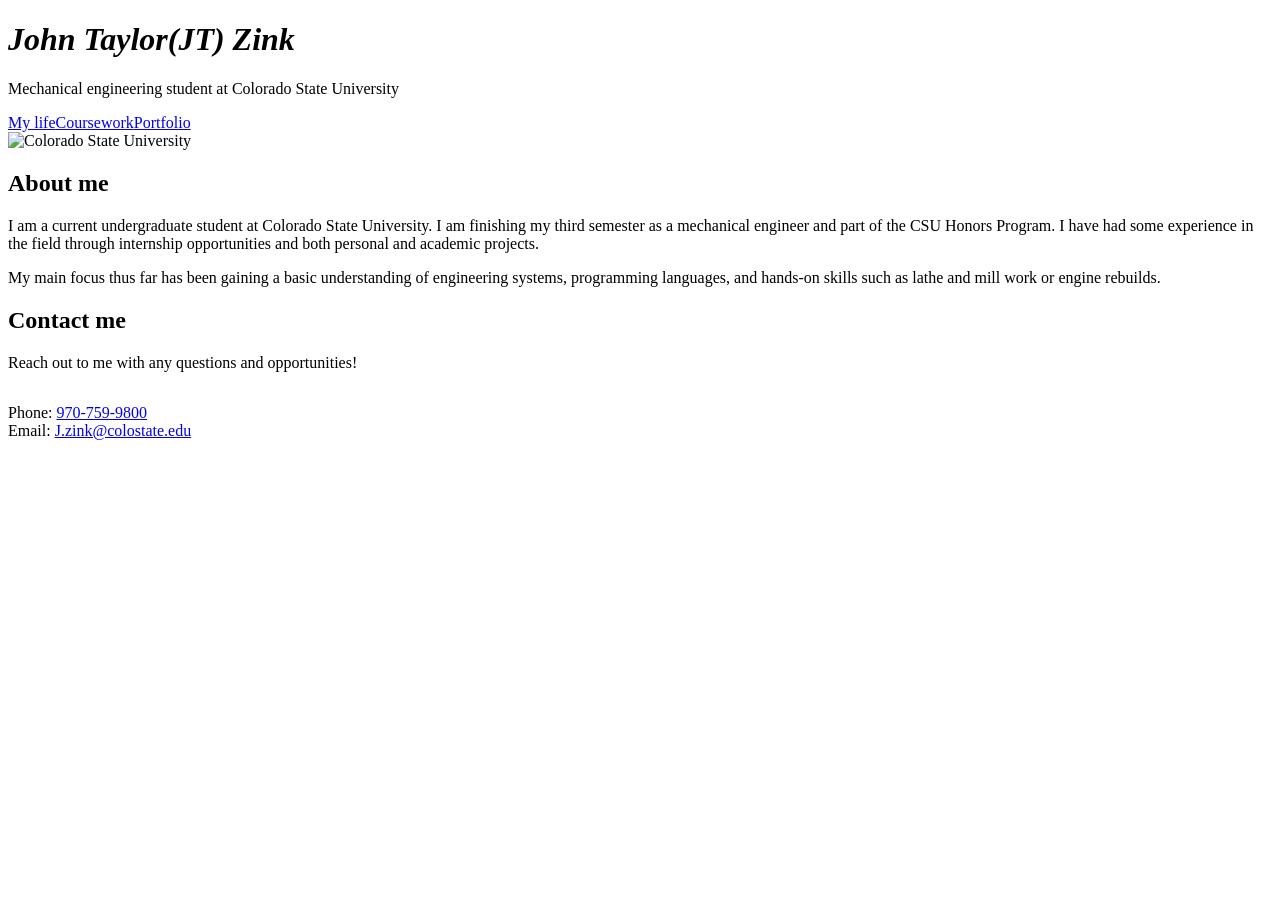
==== index.html @ 45f8c19d "Add files via upload" ====
<!DOCTYPE html>
<html lang="en"><head><meta charset="utf-8"><meta name="viewport" content="width=device-width,initial-scale=1">
<title>About Me | JT Zink</title><meta name="description" content="John (JT) Zink, mechanical engineering student at Colorado State University.">
<link rel="preconnect" href="https://fonts.googleapis.com"><link rel="preconnect" href="https://fonts.gstatic.com" crossorigin>
<link href="https://fonts.googleapis.com/css2?family=Barlow:wght@400;600&family=Barlow+Condensed:wght@700&display=swap" rel="stylesheet">
<link rel="stylesheet" href="css/style.css"></head><body><header></header><main>
<div class="hero" style="background-image:url(photos/Tetons_edited.jpg)"><div class="wrap">
<h1 class="name"><span><i>John Taylor</i></span><span><i>(JT) Zink</i></span></h1>
<p class="tag">Mechanical engineering student at Colorado State University</p>
<div class="btns"><a class="btn" href="my-life.html">My life</a><a class="btn alt" href="coursework.html">Coursework</a><a class="btn alt" href="portfolio.html">Portfolio</a></div></div><div class="hero-bar"></div></div>
<section><div class="wrap split">
<img class="reveal plain" src="photos/CSU.webp" alt="Colorado State University">
<div class="reveal"><h2>About me</h2>
<p>I am a current undergraduate student at Colorado State University. I am finishing my third semester as a mechanical engineer and part of the CSU Honors Program. I have had some experience in the field through internship opportunities and both personal and academic projects.</p>
<p>My main focus thus far has been gaining a basic understanding of engineering systems, programming languages, and hands-on skills such as lathe and mill work or engine rebuilds.</p></div></div></section>
<section class="dark" id="contact"><div class="wrap split" style="align-items:start">
<div class="reveal"><h2>Contact me</h2><p>Reach out to me with any questions and opportunities!</p><p style="margin-top:2rem">Phone: <a href="tel:9707599800">970-759-9800</a><br>Email: <a href="mailto:J.zink@colostate.edu">J.zink@colostate.edu</a></p></div>
<div class="reveal"><div data-contact></div></div></div></section>
</main><footer></footer><script src="js/main.js"></script></body></html>
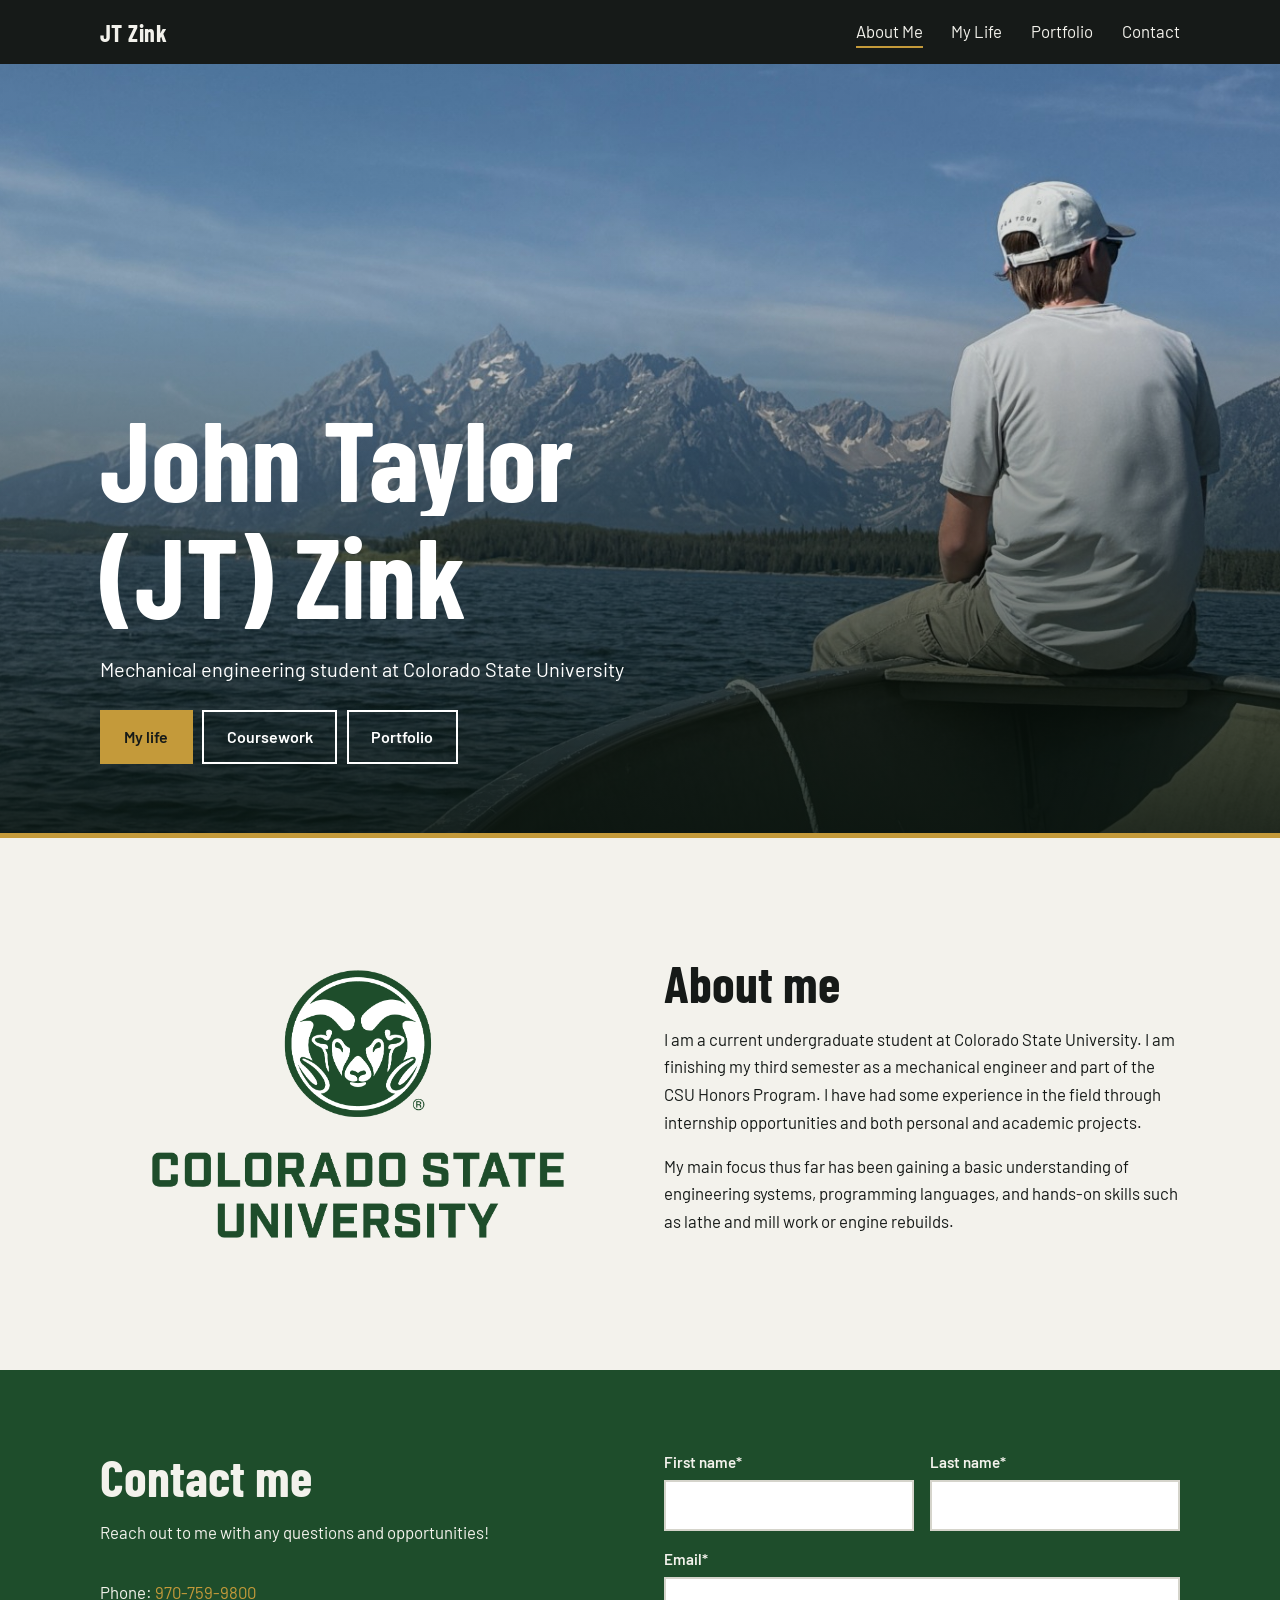
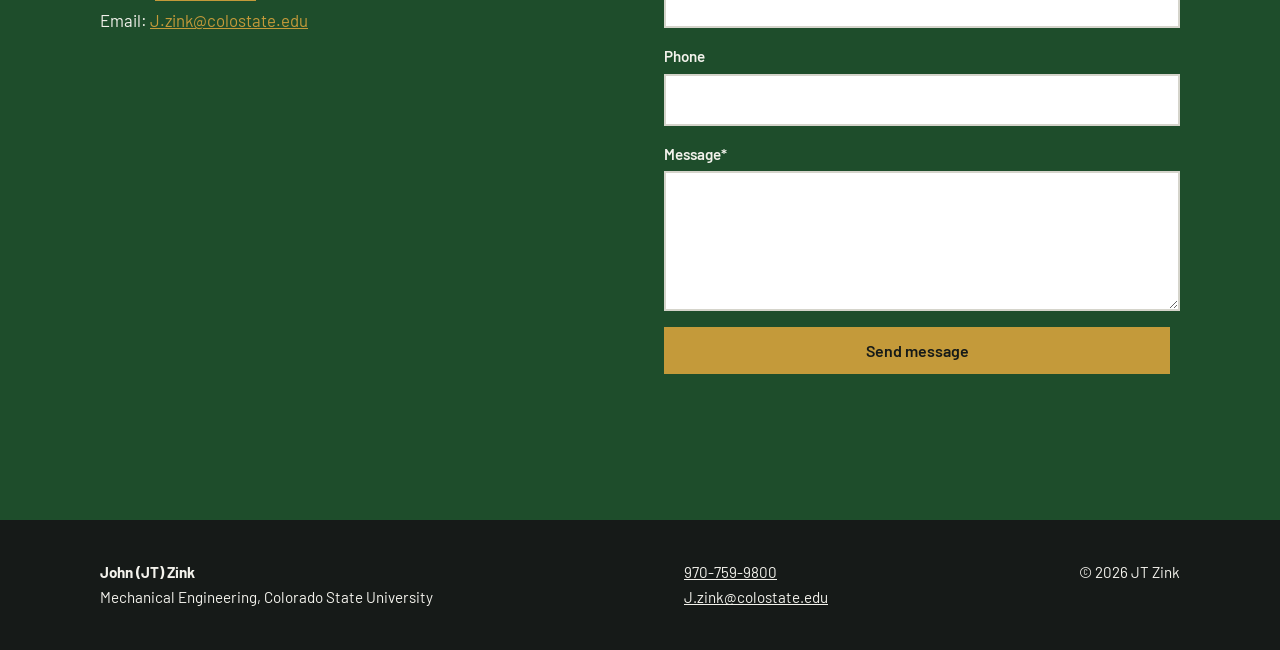
==== commit add10c69: "button fix" ====
--- a/index.html
+++ b/index.html
@@ -8,6 +8,7 @@
 <h1 class="name"><span><i>John Taylor</i></span><span><i>(JT) Zink</i></span></h1>
 <p class="tag">Mechanical engineering student at Colorado State University</p>
 <div class="btns"><a class="btn" href="my-life.html">My life</a><a class="btn alt" href="coursework.html">Coursework</a><a class="btn alt" href="portfolio.html">Portfolio</a></div></div><div class="hero-bar"></div></div>
+<div class="btn-strip"><a class="btn" href="my-life.html">My life</a><a class="btn alt" href="coursework.html">Coursework</a><a class="btn alt" href="portfolio.html">Portfolio</a></div>
 <section><div class="wrap split">
 <img class="reveal plain" src="photos/CSU.webp" alt="Colorado State University">
 <div class="reveal"><h2>About me</h2>
--- a/css/style.css
+++ b/css/style.css
@@ -0,0 +1,80 @@
+:root{--ink:#161a18;--paper:#f3f2ec;--green:#1e4d2b;--brass:#c49a3a;--steel:#5d6661;--line:#d5d4cb;
+--head:'Barlow Condensed','Arial Narrow',sans-serif;--body:'Barlow',system-ui,sans-serif}
+*{box-sizing:border-box;margin:0}
+html{scroll-behavior:smooth;scroll-padding-top:72px}
+body{font:400 1.05rem/1.65 var(--body);color:var(--ink);background:var(--paper);opacity:0;transition:opacity .4s}
+body.ready{opacity:1}body.leaving{opacity:0}
+img{max-width:100%;display:block}
+a{color:inherit}
+:focus-visible{outline:3px solid var(--brass);outline-offset:3px}
+h1,h2,h3{font-family:var(--head);line-height:1.05;font-weight:700}
+h1{font-size:clamp(3.2rem,9vw,7rem)}h2{font-size:clamp(2rem,4.5vw,3.2rem);margin-bottom:1rem}h3{font-size:1.7rem;margin-bottom:.4rem}
+p{max-width:65ch;margin-bottom:1rem}
+.wrap{width:min(1080px,100% - 2.5rem);margin-inline:auto}
+section{padding:5rem 0}
+/* nav */
+header{position:sticky;top:0;z-index:20;background:var(--ink);color:var(--paper)}
+header .wrap{display:flex;align-items:center;justify-content:space-between;height:64px}
+.logo{font:700 1.5rem var(--head);text-decoration:none;letter-spacing:.02em}
+nav ul{list-style:none;padding:0;display:flex;gap:1.8rem;align-items:center}
+nav a{text-decoration:none;padding:.3rem 0;border-bottom:2px solid transparent;transition:border-color .2s}
+nav a:hover,nav a[aria-current]{border-color:var(--brass)}
+.has-sub{position:relative}
+.sub{position:absolute;top:100%;left:-1rem;background:var(--ink);padding:.6rem 1rem;display:none;min-width:8rem;white-space:nowrap}
+.has-sub:hover .sub,.has-sub:focus-within .sub{display:block}
+.menu-btn{display:none;background:none;border:1px solid var(--steel);color:inherit;padding:.4rem .8rem;font:inherit}
+@media(max-width:760px){.menu-btn{display:block}
+nav{position:absolute;top:64px;left:0;right:0;background:var(--ink);display:none;padding:1rem 1.25rem 1.5rem}
+nav.open{display:block}nav ul{flex-direction:column;align-items:flex-start;gap:1rem}
+.sub{display:block;position:static;padding:.5rem 0 0 1rem}}
+/* hero: one load sequence */
+.hero{position:relative;min-height:86vh;display:grid;align-items:end;color:#fff;background:#222 center/cover;overflow:hidden;padding:0}
+.hero::before{content:"";position:absolute;inset:0;background:linear-gradient(to top,rgba(10,20,14,.88),rgba(10,20,14,.15) 70%)}
+.hero .wrap{position:relative;padding:0 0 4rem}
+.hero .name span{display:block;overflow:hidden}
+.hero .name i{display:block;font-style:normal;transform:translateY(105%);animation:rise .9s cubic-bezier(.2,.7,.2,1) forwards}
+.hero .name span:nth-child(2) i{animation-delay:.15s}
+.hero .tag{margin:1.2rem 0 1.5rem;font-size:1.25rem;opacity:0;animation:fade .8s .7s forwards}
+.hero .btns{opacity:0;animation:fade .8s .95s forwards}
+.hero-bar{position:absolute;left:0;bottom:0;height:5px;background:var(--brass);width:0;animation:bar 1.2s .3s forwards}
+@keyframes rise{to{transform:none}}@keyframes fade{to{opacity:1}}@keyframes bar{to{width:100%}}
+.btn{display:inline-block;padding:.75rem 1.4rem;margin:0 .6rem .6rem 0;background:var(--brass);color:var(--ink);font-weight:600;text-decoration:none;border:2px solid var(--brass);transition:background .2s,color .2s;cursor:pointer;font-family:var(--body);font-size:1rem}
+.btn:hover{background:transparent;color:inherit}
+.btn.alt{background:transparent;color:inherit;border-color:currentColor}.btn.alt:hover{background:#fff;color:var(--ink)}
+.page-title{padding:4.5rem 0 1rem}
+/* layouts */
+.split{display:grid;grid-template-columns:1fr 1fr;gap:3rem;align-items:center}
+.split.flip>:first-child{order:2}
+@media(max-width:760px){.split{grid-template-columns:1fr}.split.flip>:first-child{order:0}}
+.split img{width:100%;border-bottom:6px solid var(--green)}
+.dark{background:var(--green);color:var(--paper)}
+.dark .btn{background:var(--brass)}
+.item{padding:3rem 0;border-top:1px solid var(--line)}
+.stat{display:flex;gap:2.5rem;flex-wrap:wrap;margin:2rem 0}
+.stat b{display:block;font:700 2.8rem var(--head);color:var(--green)}
+/* form */
+form{display:grid;gap:1rem;max-width:560px}
+.row{display:grid;grid-template-columns:1fr 1fr;gap:1rem}
+@media(max-width:560px){.row{grid-template-columns:1fr}}
+label{display:grid;gap:.3rem;font-weight:600;font-size:.95rem}
+input,textarea{font:inherit;padding:.7rem;border:2px solid var(--line);background:#fff;color:var(--ink)}
+input:focus,textarea:focus{border-color:var(--green)}
+textarea{min-height:140px;resize:vertical}
+.note{min-height:1.5rem;font-weight:600}
+footer{background:var(--ink);color:var(--paper);padding:2.5rem 0;font-size:.95rem}
+footer .wrap{display:flex;justify-content:space-between;flex-wrap:wrap;gap:1rem}
+/* scroll reveal (only on marked blocks) */
+.reveal{opacity:0;transform:translateY(24px);transition:opacity .7s,transform .7s}
+.reveal.in{opacity:1;transform:none}
+@media(prefers-reduced-motion:reduce){*{animation-duration:.01ms!important;animation-delay:0s!important;transition:none!important}.reveal,body{opacity:1;transform:none}.hero .name i{transform:none}.hero .tag,.hero .btns{opacity:1}.hero-bar{width:100%}}
+.dark a{color:var(--brass)}
+.split img.plain{border-bottom:0}
+.center{text-align:center}.center p{margin-inline:auto}.center form{margin-inline:auto;text-align:left}
+.btn-strip{display:none}
+@media(max-width:760px){
+  .hero{min-height:40vh;background-position:60% center}
+  .hero .wrap{padding-bottom:2rem}
+  .hero .btns{display:none}
+  .btn-strip{display:flex;gap:.5rem;padding:1.2rem 1rem;background:var(--ink);color:var(--paper)}
+  .btn-strip .btn{flex:1;margin:0;padding:.7rem .3rem;text-align:center;font-size:.95rem}
+}
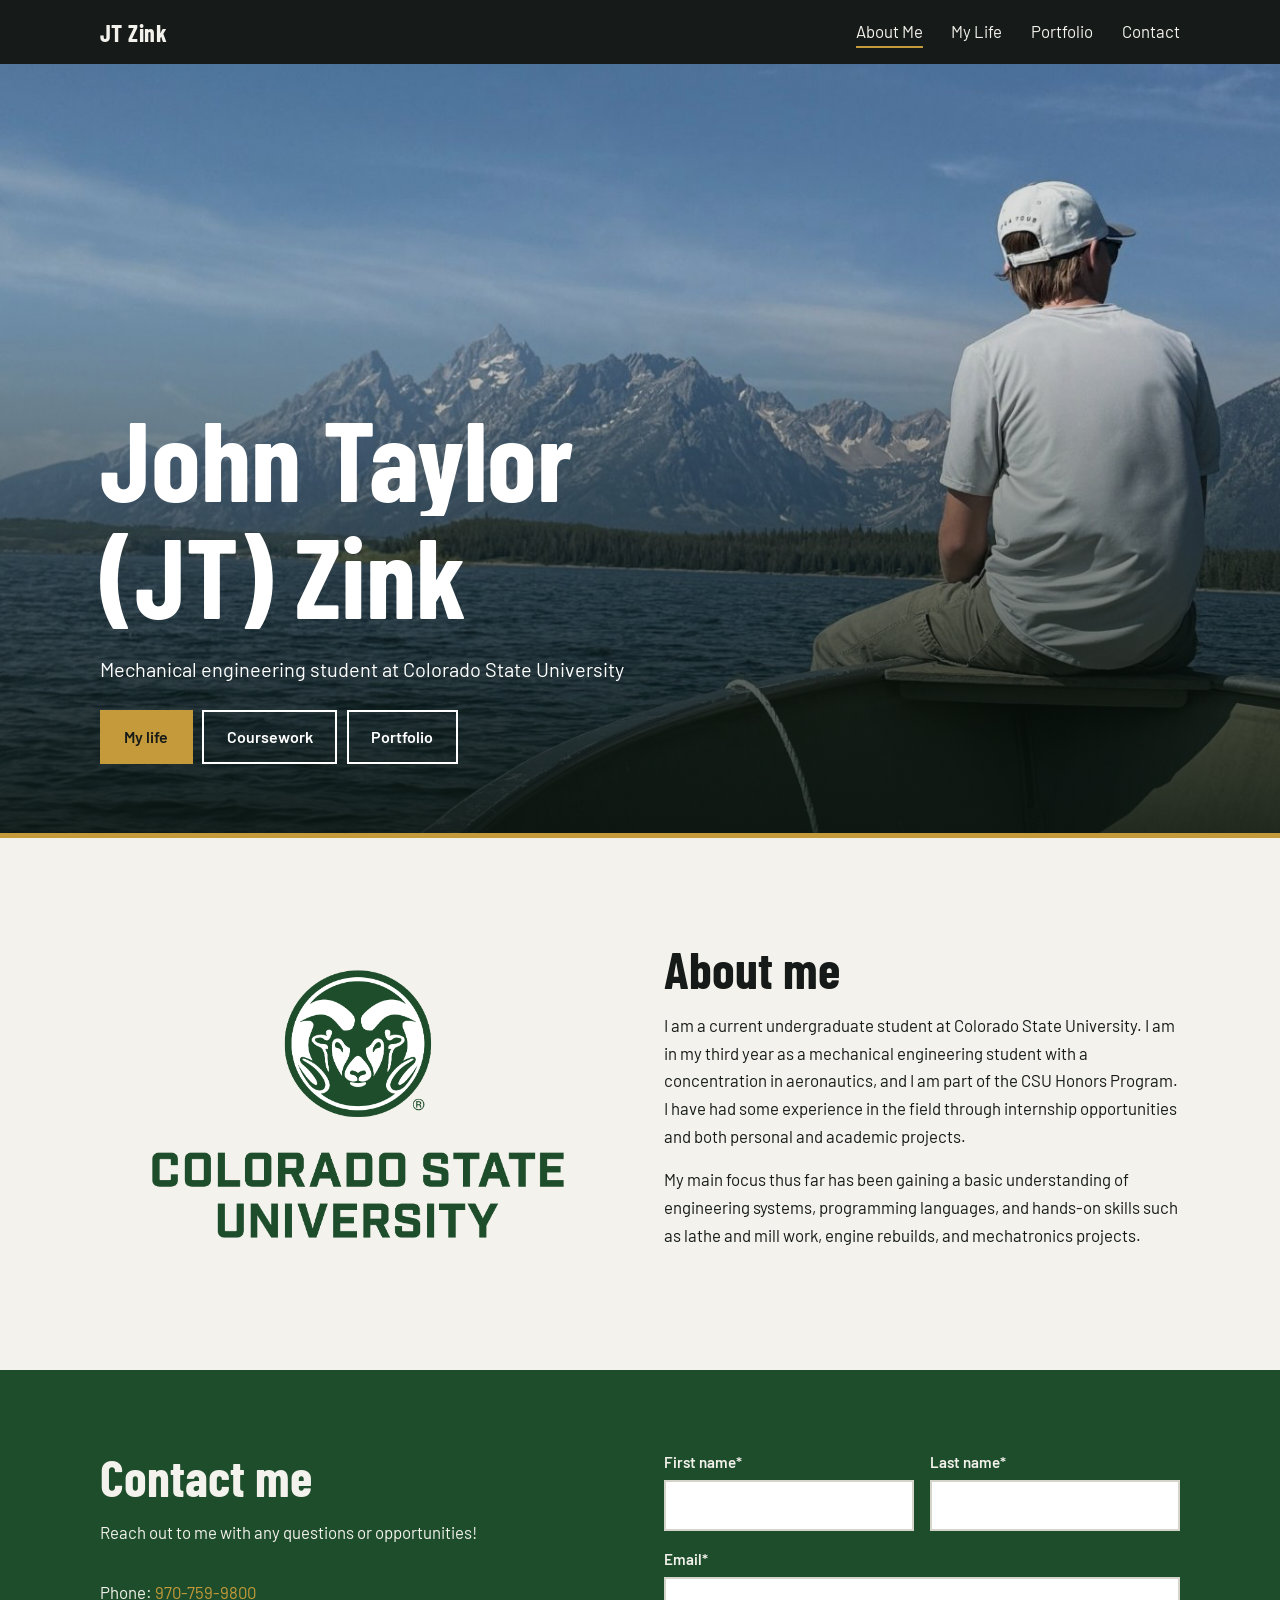
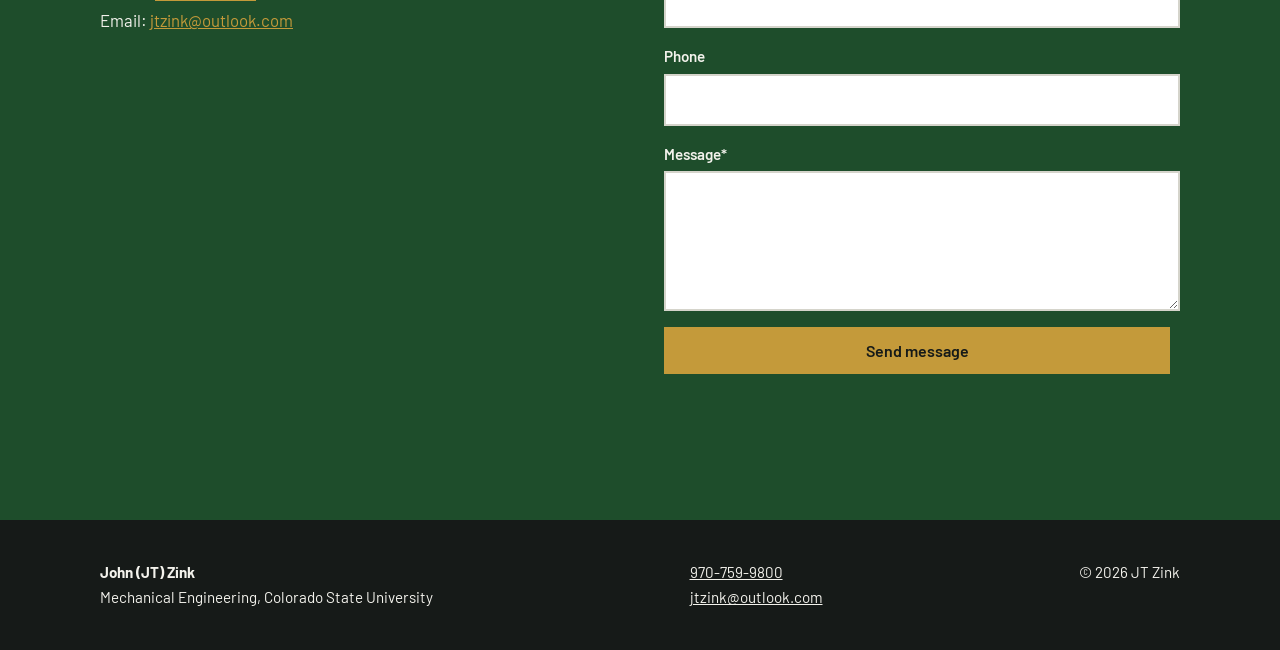
==== commit e805f46c: "Update" ====
--- a/index.html
+++ b/index.html
@@ -1,20 +1,68 @@
 <!DOCTYPE html>
-<html lang="en"><head><meta charset="utf-8"><meta name="viewport" content="width=device-width,initial-scale=1">
-<title>About Me | JT Zink</title><meta name="description" content="John (JT) Zink, mechanical engineering student at Colorado State University.">
-<link rel="preconnect" href="https://fonts.googleapis.com"><link rel="preconnect" href="https://fonts.gstatic.com" crossorigin>
-<link href="https://fonts.googleapis.com/css2?family=Barlow:wght@400;600&family=Barlow+Condensed:wght@700&display=swap" rel="stylesheet">
-<link rel="stylesheet" href="css/style.css"></head><body><header></header><main>
-<div class="hero" style="background-image:url(photos/Tetons_edited.jpg)"><div class="wrap">
-<h1 class="name"><span><i>John Taylor</i></span><span><i>(JT) Zink</i></span></h1>
-<p class="tag">Mechanical engineering student at Colorado State University</p>
-<div class="btns"><a class="btn" href="my-life.html">My life</a><a class="btn alt" href="coursework.html">Coursework</a><a class="btn alt" href="portfolio.html">Portfolio</a></div></div><div class="hero-bar"></div></div>
-<div class="btn-strip"><a class="btn" href="my-life.html">My life</a><a class="btn alt" href="coursework.html">Coursework</a><a class="btn alt" href="portfolio.html">Portfolio</a></div>
-<section><div class="wrap split">
-<img class="reveal plain" src="photos/CSU.webp" alt="Colorado State University">
-<div class="reveal"><h2>About me</h2>
-<p>I am a current undergraduate student at Colorado State University. I am finishing my third semester as a mechanical engineer and part of the CSU Honors Program. I have had some experience in the field through internship opportunities and both personal and academic projects.</p>
-<p>My main focus thus far has been gaining a basic understanding of engineering systems, programming languages, and hands-on skills such as lathe and mill work or engine rebuilds.</p></div></div></section>
-<section class="dark" id="contact"><div class="wrap split" style="align-items:start">
-<div class="reveal"><h2>Contact me</h2><p>Reach out to me with any questions and opportunities!</p><p style="margin-top:2rem">Phone: <a href="tel:9707599800">970-759-9800</a><br>Email: <a href="mailto:J.zink@colostate.edu">J.zink@colostate.edu</a></p></div>
-<div class="reveal"><div data-contact></div></div></div></section>
-</main><footer></footer><script src="js/main.js"></script></body></html>
+<html lang="en">
+
+<head>
+    <meta charset="utf-8">
+    <meta name="viewport" content="width=device-width,initial-scale=1">
+    <title>About Me | JT Zink</title>
+    <meta name="description" content="John (JT) Zink, mechanical engineering student at Colorado State University.">
+    <link rel="preconnect" href="https://fonts.googleapis.com">
+    <link rel="preconnect" href="https://fonts.gstatic.com" crossorigin>
+    <link
+        href="https://fonts.googleapis.com/css2?family=Barlow:wght@400;600&family=Barlow+Condensed:wght@700&display=swap"
+        rel="stylesheet">
+    <link rel="icon"
+        href="photos/JZlogo.webp">
+    <link rel="stylesheet" href="css/style.css">
+</head>
+
+<body>
+    <header></header>
+    <main>
+        <div class="hero" style="background-image:url(photos/Tetons.jpg)">
+            <div class="wrap">
+                <h1 class="name"><span><i>John Taylor</i></span><span><i>(JT) Zink</i></span></h1>
+                <p class="tag">Mechanical engineering student at Colorado State University</p>
+                <div class="btns"><a class="btn" href="my-life.html">My life</a><a class="btn alt"
+                        href="coursework.html">Coursework</a><a class="btn alt" href="portfolio.html">Portfolio</a>
+                </div>
+            </div>
+            <div class="hero-bar"></div>
+        </div>
+        <div class="btn-strip"><a class="btn" href="my-life.html">My life</a><a class="btn alt"
+                href="coursework.html">Coursework</a><a class="btn alt" href="portfolio.html">Portfolio</a></div>
+        <section>
+            <div class="wrap split">
+                <img class="reveal plain" src="photos/CSU.webp" alt="Colorado State University">
+                <div class="reveal">
+                    <h2>About me</h2>
+                    <p>I am a current undergraduate student at Colorado State University. I am in my third year as a
+                        mechanical engineering student with a concentration in aeronautics, and I am part of the CSU
+                        Honors Program.
+                        I have had some experience in the field through internship opportunities and both personal and
+                        academic projects.</p>
+                    <p>My main focus thus far has been gaining a basic understanding of engineering systems, programming
+                        languages, and hands-on skills such as lathe and mill work, engine rebuilds, and mechatronics
+                        projects.</p>
+                </div>
+            </div>
+        </section>
+        <section class="dark" id="contact">
+            <div class="wrap split" style="align-items:start">
+                <div class="reveal">
+                    <h2>Contact me</h2>
+                    <p>Reach out to me with any questions or opportunities!</p>
+                    <p style="margin-top:2rem">Phone: <a href="tel:9707599800">970-759-9800</a><br>Email: <a
+                            href="mailto:jtzink@outlook.com">jtzink@outlook.com</a></p>
+                </div>
+                <div class="reveal">
+                    <div data-contact></div>
+                </div>
+            </div>
+        </section>
+    </main>
+    <footer></footer>
+    <script src="js/main.js"></script>
+</body>
+
+</html>
--- a/css/style.css
+++ b/css/style.css
@@ -1,80 +1,599 @@
-:root{--ink:#161a18;--paper:#f3f2ec;--green:#1e4d2b;--brass:#c49a3a;--steel:#5d6661;--line:#d5d4cb;
---head:'Barlow Condensed','Arial Narrow',sans-serif;--body:'Barlow',system-ui,sans-serif}
-*{box-sizing:border-box;margin:0}
-html{scroll-behavior:smooth;scroll-padding-top:72px}
-body{font:400 1.05rem/1.65 var(--body);color:var(--ink);background:var(--paper);opacity:0;transition:opacity .4s}
-body.ready{opacity:1}body.leaving{opacity:0}
-img{max-width:100%;display:block}
-a{color:inherit}
-:focus-visible{outline:3px solid var(--brass);outline-offset:3px}
-h1,h2,h3{font-family:var(--head);line-height:1.05;font-weight:700}
-h1{font-size:clamp(3.2rem,9vw,7rem)}h2{font-size:clamp(2rem,4.5vw,3.2rem);margin-bottom:1rem}h3{font-size:1.7rem;margin-bottom:.4rem}
-p{max-width:65ch;margin-bottom:1rem}
-.wrap{width:min(1080px,100% - 2.5rem);margin-inline:auto}
-section{padding:5rem 0}
+:root {
+  --ink: #161a18;
+  --paper: #f3f2ec;
+  --green: #1e4d2b;
+  --brass: #c49a3a;
+  --steel: #5d6661;
+  --line: #d5d4cb;
+  --head: 'Barlow Condensed', 'Arial Narrow', sans-serif;
+  --body: 'Barlow', system-ui, sans-serif
+}
+
+* {
+  box-sizing: border-box;
+  margin: 0
+}
+
+html {
+  scroll-behavior: smooth;
+  scroll-padding-top: 72px
+}
+
+body {
+  font: 400 1.05rem/1.65 var(--body);
+  color: var(--ink);
+  background: var(--paper);
+  opacity: 0;
+  transition: opacity .4s
+}
+
+body.ready {
+  opacity: 1
+}
+
+body.leaving {
+  opacity: 0
+}
+
+img {
+  max-width: 100%;
+  display: block
+}
+
+a {
+  color: inherit
+}
+
+:focus-visible {
+  outline: 3px solid var(--brass);
+  outline-offset: 3px
+}
+
+h1,
+h2,
+h3 {
+  font-family: var(--head);
+  line-height: 1.05;
+  font-weight: 700
+}
+
+h1 {
+  font-size: clamp(3.2rem, 9vw, 7rem)
+}
+
+h2 {
+  font-size: clamp(2rem, 4.5vw, 3.2rem);
+  margin-bottom: 1rem
+}
+
+h3 {
+  font-size: 1.7rem;
+  margin-bottom: .4rem
+}
+
+p {
+  max-width: 65ch;
+  margin-bottom: 1rem
+}
+
+.wrap {
+  width: min(1080px, 100% - 2.5rem);
+  margin-inline: auto
+}
+
+section {
+  padding: 5rem 0
+}
+
 /* nav */
-header{position:sticky;top:0;z-index:20;background:var(--ink);color:var(--paper)}
-header .wrap{display:flex;align-items:center;justify-content:space-between;height:64px}
-.logo{font:700 1.5rem var(--head);text-decoration:none;letter-spacing:.02em}
-nav ul{list-style:none;padding:0;display:flex;gap:1.8rem;align-items:center}
-nav a{text-decoration:none;padding:.3rem 0;border-bottom:2px solid transparent;transition:border-color .2s}
-nav a:hover,nav a[aria-current]{border-color:var(--brass)}
-.has-sub{position:relative}
-.sub{position:absolute;top:100%;left:-1rem;background:var(--ink);padding:.6rem 1rem;display:none;min-width:8rem;white-space:nowrap}
-.has-sub:hover .sub,.has-sub:focus-within .sub{display:block}
-.menu-btn{display:none;background:none;border:1px solid var(--steel);color:inherit;padding:.4rem .8rem;font:inherit}
-@media(max-width:760px){.menu-btn{display:block}
-nav{position:absolute;top:64px;left:0;right:0;background:var(--ink);display:none;padding:1rem 1.25rem 1.5rem}
-nav.open{display:block}nav ul{flex-direction:column;align-items:flex-start;gap:1rem}
-.sub{display:block;position:static;padding:.5rem 0 0 1rem}}
+header {
+  position: sticky;
+  top: 0;
+  z-index: 20;
+  background: var(--ink);
+  color: var(--paper)
+}
+
+header .wrap {
+  display: flex;
+  align-items: center;
+  justify-content: space-between;
+  height: 64px
+}
+
+.logo {
+  font: 700 1.5rem var(--head);
+  text-decoration: none;
+  letter-spacing: .02em
+}
+
+nav ul {
+  list-style: none;
+  padding: 0;
+  display: flex;
+  gap: 1.8rem;
+  align-items: center
+}
+
+nav a {
+  text-decoration: none;
+  padding: .3rem 0;
+  border-bottom: 2px solid transparent;
+  transition: border-color .2s
+}
+
+nav a:hover,
+nav a[aria-current] {
+  border-color: var(--brass)
+}
+
+.has-sub {
+  position: relative
+}
+
+.sub {
+  position: absolute;
+  top: 100%;
+  left: -1rem;
+  background: var(--ink);
+  padding: .6rem 1rem;
+  display: none;
+  min-width: 8rem;
+  white-space: nowrap
+}
+
+.has-sub:hover .sub,
+.has-sub:focus-within .sub {
+  display: block
+}
+
+.menu-btn {
+  display: none;
+  background: none;
+  border: 1px solid var(--steel);
+  color: inherit;
+  padding: .4rem .8rem;
+  font: inherit
+}
+
+@media(max-width:760px) {
+  .menu-btn {
+    display: block
+  }
+
+  nav {
+    position: absolute;
+    top: 64px;
+    left: 0;
+    right: 0;
+    background: var(--ink);
+    display: none;
+    padding: 1rem 1.25rem 1.5rem
+  }
+
+  nav.open {
+    display: block
+  }
+
+  nav ul {
+    flex-direction: column;
+    align-items: flex-start;
+    gap: 1rem
+  }
+
+  .sub {
+    display: block;
+    position: static;
+    padding: .5rem 0 0 1rem
+  }
+}
+
 /* hero: one load sequence */
-.hero{position:relative;min-height:86vh;display:grid;align-items:end;color:#fff;background:#222 center/cover;overflow:hidden;padding:0}
-.hero::before{content:"";position:absolute;inset:0;background:linear-gradient(to top,rgba(10,20,14,.88),rgba(10,20,14,.15) 70%)}
-.hero .wrap{position:relative;padding:0 0 4rem}
-.hero .name span{display:block;overflow:hidden}
-.hero .name i{display:block;font-style:normal;transform:translateY(105%);animation:rise .9s cubic-bezier(.2,.7,.2,1) forwards}
-.hero .name span:nth-child(2) i{animation-delay:.15s}
-.hero .tag{margin:1.2rem 0 1.5rem;font-size:1.25rem;opacity:0;animation:fade .8s .7s forwards}
-.hero .btns{opacity:0;animation:fade .8s .95s forwards}
-.hero-bar{position:absolute;left:0;bottom:0;height:5px;background:var(--brass);width:0;animation:bar 1.2s .3s forwards}
-@keyframes rise{to{transform:none}}@keyframes fade{to{opacity:1}}@keyframes bar{to{width:100%}}
-.btn{display:inline-block;padding:.75rem 1.4rem;margin:0 .6rem .6rem 0;background:var(--brass);color:var(--ink);font-weight:600;text-decoration:none;border:2px solid var(--brass);transition:background .2s,color .2s;cursor:pointer;font-family:var(--body);font-size:1rem}
-.btn:hover{background:transparent;color:inherit}
-.btn.alt{background:transparent;color:inherit;border-color:currentColor}.btn.alt:hover{background:#fff;color:var(--ink)}
-.page-title{padding:4.5rem 0 1rem}
+.hero {
+  position: relative;
+  min-height: 86vh;
+  display: grid;
+  align-items: end;
+  color: #fff;
+  background: #222 center/cover;
+  overflow: hidden;
+  padding: 0
+}
+
+.hero::before {
+  content: "";
+  position: absolute;
+  inset: 0;
+  background: linear-gradient(to top, rgba(10, 20, 14, .88), rgba(10, 20, 14, .15) 70%)
+}
+
+.hero .wrap {
+  position: relative;
+  padding: 0 0 4rem
+}
+
+.hero .name span {
+  display: block;
+  overflow: hidden
+}
+
+.hero .name i {
+  display: block;
+  font-style: normal;
+  transform: translateY(105%);
+  animation: rise .9s cubic-bezier(.2, .7, .2, 1) forwards
+}
+
+.hero .name span:nth-child(2) i {
+  animation-delay: .15s
+}
+
+.hero .tag {
+  margin: 1.2rem 0 1.5rem;
+  font-size: 1.25rem;
+  opacity: 0;
+  animation: fade .8s .7s forwards
+}
+
+.hero .btns {
+  opacity: 0;
+  animation: fade .8s .95s forwards
+}
+
+.hero-bar {
+  position: absolute;
+  left: 0;
+  bottom: 0;
+  height: 5px;
+  background: var(--brass);
+  width: 0;
+  animation: bar 1.2s .3s forwards
+}
+
+@keyframes rise {
+  to {
+    transform: none
+  }
+}
+
+@keyframes fade {
+  to {
+    opacity: 1
+  }
+}
+
+@keyframes bar {
+  to {
+    width: 100%
+  }
+}
+
+.btn {
+  display: inline-block;
+  padding: .75rem 1.4rem;
+  margin: 0 .6rem .6rem 0;
+  background: var(--brass);
+  color: var(--ink);
+  font-weight: 600;
+  text-decoration: none;
+  border: 2px solid var(--brass);
+  transition: background .2s, color .2s;
+  cursor: pointer;
+  font-family: var(--body);
+  font-size: 1rem
+}
+
+.btn:hover {
+  background: transparent;
+  color: inherit
+}
+
+.btn.alt {
+  background: transparent;
+  color: inherit;
+  border-color: currentColor
+}
+
+.btn.alt:hover {
+  background: #fff;
+  color: var(--ink)
+}
+
+.page-title {
+  padding: 4.5rem 0 1rem
+}
+
 /* layouts */
-.split{display:grid;grid-template-columns:1fr 1fr;gap:3rem;align-items:center}
-.split.flip>:first-child{order:2}
-@media(max-width:760px){.split{grid-template-columns:1fr}.split.flip>:first-child{order:0}}
-.split img{width:100%;border-bottom:6px solid var(--green)}
-.dark{background:var(--green);color:var(--paper)}
-.dark .btn{background:var(--brass)}
-.item{padding:3rem 0;border-top:1px solid var(--line)}
-.stat{display:flex;gap:2.5rem;flex-wrap:wrap;margin:2rem 0}
-.stat b{display:block;font:700 2.8rem var(--head);color:var(--green)}
+.split {
+  display: grid;
+  grid-template-columns: 1fr 1fr;
+  gap: 3rem;
+  align-items: center
+}
+
+.split.flip>:first-child {
+  order: 2
+}
+
+@media(max-width:760px) {
+  .split {
+    grid-template-columns: 1fr
+  }
+
+  .split.flip>:first-child {
+    order: 0
+  }
+}
+
+.split img {
+  width: 100%;
+  border-bottom: 6px solid var(--green)
+}
+
+.dark {
+  background: var(--green);
+  color: var(--paper)
+}
+
+.dark .btn {
+  background: var(--brass)
+}
+
+.item {
+  padding: 3rem 0;
+  border-top: 1px solid var(--line)
+}
+
+.stat {
+  display: flex;
+  gap: 2.5rem;
+  flex-wrap: wrap;
+  margin: 2rem 0
+}
+
+.stat b {
+  display: block;
+  font: 700 2.8rem var(--head);
+  color: var(--green)
+}
+
 /* form */
-form{display:grid;gap:1rem;max-width:560px}
-.row{display:grid;grid-template-columns:1fr 1fr;gap:1rem}
-@media(max-width:560px){.row{grid-template-columns:1fr}}
-label{display:grid;gap:.3rem;font-weight:600;font-size:.95rem}
-input,textarea{font:inherit;padding:.7rem;border:2px solid var(--line);background:#fff;color:var(--ink)}
-input:focus,textarea:focus{border-color:var(--green)}
-textarea{min-height:140px;resize:vertical}
-.note{min-height:1.5rem;font-weight:600}
-footer{background:var(--ink);color:var(--paper);padding:2.5rem 0;font-size:.95rem}
-footer .wrap{display:flex;justify-content:space-between;flex-wrap:wrap;gap:1rem}
+form {
+  display: grid;
+  gap: 1rem;
+  max-width: 560px
+}
+
+.row {
+  display: grid;
+  grid-template-columns: 1fr 1fr;
+  gap: 1rem
+}
+
+@media(max-width:560px) {
+  .row {
+    grid-template-columns: 1fr
+  }
+}
+
+label {
+  display: grid;
+  gap: .3rem;
+  font-weight: 600;
+  font-size: .95rem
+}
+
+input,
+textarea {
+  font: inherit;
+  padding: .7rem;
+  border: 2px solid var(--line);
+  background: #fff;
+  color: var(--ink)
+}
+
+input:focus,
+textarea:focus {
+  border-color: var(--green)
+}
+
+textarea {
+  min-height: 140px;
+  resize: vertical
+}
+
+.note {
+  min-height: 1.5rem;
+  font-weight: 600
+}
+
+footer {
+  background: var(--ink);
+  color: var(--paper);
+  padding: 2.5rem 0;
+  font-size: .95rem
+}
+
+footer .wrap {
+  display: flex;
+  justify-content: space-between;
+  flex-wrap: wrap;
+  gap: 1rem
+}
+
 /* scroll reveal (only on marked blocks) */
-.reveal{opacity:0;transform:translateY(24px);transition:opacity .7s,transform .7s}
-.reveal.in{opacity:1;transform:none}
-@media(prefers-reduced-motion:reduce){*{animation-duration:.01ms!important;animation-delay:0s!important;transition:none!important}.reveal,body{opacity:1;transform:none}.hero .name i{transform:none}.hero .tag,.hero .btns{opacity:1}.hero-bar{width:100%}}
-.dark a{color:var(--brass)}
-.split img.plain{border-bottom:0}
-.center{text-align:center}.center p{margin-inline:auto}.center form{margin-inline:auto;text-align:left}
-.btn-strip{display:none}
-@media(max-width:760px){
-  .hero{min-height:40vh;background-position:60% center}
-  .hero .wrap{padding-bottom:2rem}
-  .hero .btns{display:none}
-  .btn-strip{display:flex;gap:.5rem;padding:1.2rem 1rem;background:var(--ink);color:var(--paper)}
-  .btn-strip .btn{flex:1;margin:0;padding:.7rem .3rem;text-align:center;font-size:.95rem}
+.reveal {
+  opacity: 0;
+  transform: translateY(24px);
+  transition: opacity .7s, transform .7s
+}
+
+.reveal.in {
+  opacity: 1;
+  transform: none
+}
+
+@media(prefers-reduced-motion:reduce) {
+  * {
+    animation-duration: .01ms !important;
+    animation-delay: 0s !important;
+    transition: none !important
+  }
+
+  .reveal,
+  body {
+    opacity: 1;
+    transform: none
+  }
+
+  .hero .name i {
+    transform: none
+  }
+
+  .hero .tag,
+  .hero .btns {
+    opacity: 1
+  }
+
+  .hero-bar {
+    width: 100%
+  }
+}
+
+.dark a {
+  color: var(--brass)
+}
+
+.split img.plain {
+  border-bottom: 0
+}
+
+.center {
+  text-align: center
+}
+
+.center p {
+  margin-inline: auto
+}
+
+.center form {
+  margin-inline: auto;
+  text-align: left
+}
+
+.btn-strip {
+  display: none
+}
+
+@media(max-width:760px) {
+  .hero {
+    min-height: 40vh;
+    background-position: 60% center
+  }
+
+  .hero .wrap {
+    padding-bottom: 2rem
+  }
+
+  .hero .btns {
+    display: none
+  }
+
+  .hero-bar {
+    display: none
+  }
+
+  .btn-strip {
+    display: flex;
+    position: relative;
+    gap: .5rem;
+    padding: 1.2rem 1rem;
+    background: var(--ink);
+    color: var(--paper)
+  }
+
+  .btn-strip::after {
+    content: "";
+    position: absolute;
+    left: 0;
+    bottom: 0;
+    height: 5px;
+    width: 0;
+    background: var(--brass);
+    animation: bar 1.2s .3s forwards
+  }
+
+  .btn-strip .btn {
+    flex: 1;
+    margin: 0;
+    padding: .7rem .3rem;
+    text-align: center;
+    font-size: .95rem
+  }
+}
+
+.course {
+  margin: 2.5rem 0 0;
+  color: var(--green)
+}
+
+.span {
+  grid-column: 1 / -1
+}
+
+.span p {
+  max-width: none
+}
+
+.rule {
+  border: 0;
+  border-top: 1px solid var(--line);
+  margin: 0
+}
+
+.slides {
+  position: relative;
+  aspect-ratio: 4/3;
+  overflow: hidden;
+  background: var(--ink);
+  border-bottom: 6px solid var(--green)
+}
+
+.slides img {
+  position: absolute;
+  inset: 0;
+  width: 100%;
+  height: 100%;
+  object-fit: cover;
+  border-bottom: 0;
+  opacity: 0;
+  transition: opacity .8s
+}
+
+.slides img.on {
+  opacity: 1
+}
+
+.dots {
+  position: absolute;
+  left: 0;
+  right: 0;
+  bottom: .7rem;
+  display: flex;
+  justify-content: center;
+  gap: .5rem
+}
+
+.dots button {
+  width: .75rem;
+  height: .75rem;
+  padding: 0;
+  border: 0;
+  border-radius: 50%;
+  background: rgba(255, 255, 255, .55);
+  cursor: pointer
+}
+
+.dots button.on {
+  background: var(--brass)
 }
